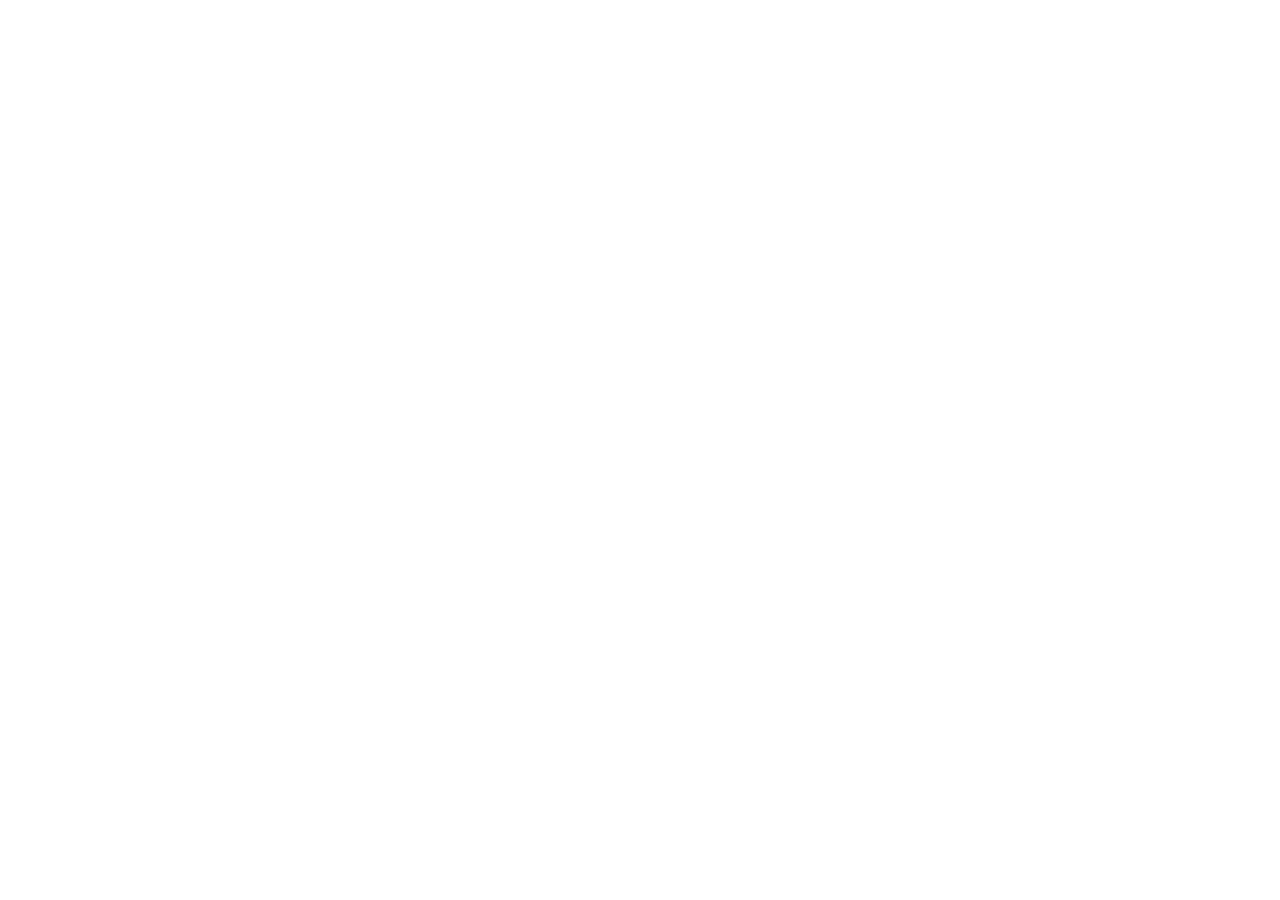
==== index.html @ 14ea563d "Neutral settings, icons and cover thumbnails for the plain reader Rename dialog/menu classes, replac" ====
<!doctype html>
<html lang="en">
<head>
  <meta charset="utf-8">
  <meta name="viewport" content="width=device-width, initial-scale=1">
  <meta http-equiv="Content-Security-Policy" content="default-src 'self'; script-src 'self'; style-src 'self' 'unsafe-inline'; img-src 'self' blob: data:; font-src 'self' data:; connect-src 'self' blob:; object-src 'none'; base-uri 'none'; form-action 'none'; frame-src 'none'">
  <meta name="referrer" content="no-referrer">
  <meta name="description" content="Read .epub books in your browser. Files stay on your device.">
  <title>Reader</title>
  <link rel="icon" href="assets/icon.svg" type="image/svg+xml">
  <link rel="stylesheet" href="css/app.css">
  <link rel="stylesheet" href="css/book.css">
  <script src="vendor/jszip.min.js" defer></script>
  <script type="module" src="js/main.js"></script>
</head>
<body>
  <div id="app"></div>
  <noscript>This reader needs JavaScript.</noscript>
</body>
</html>
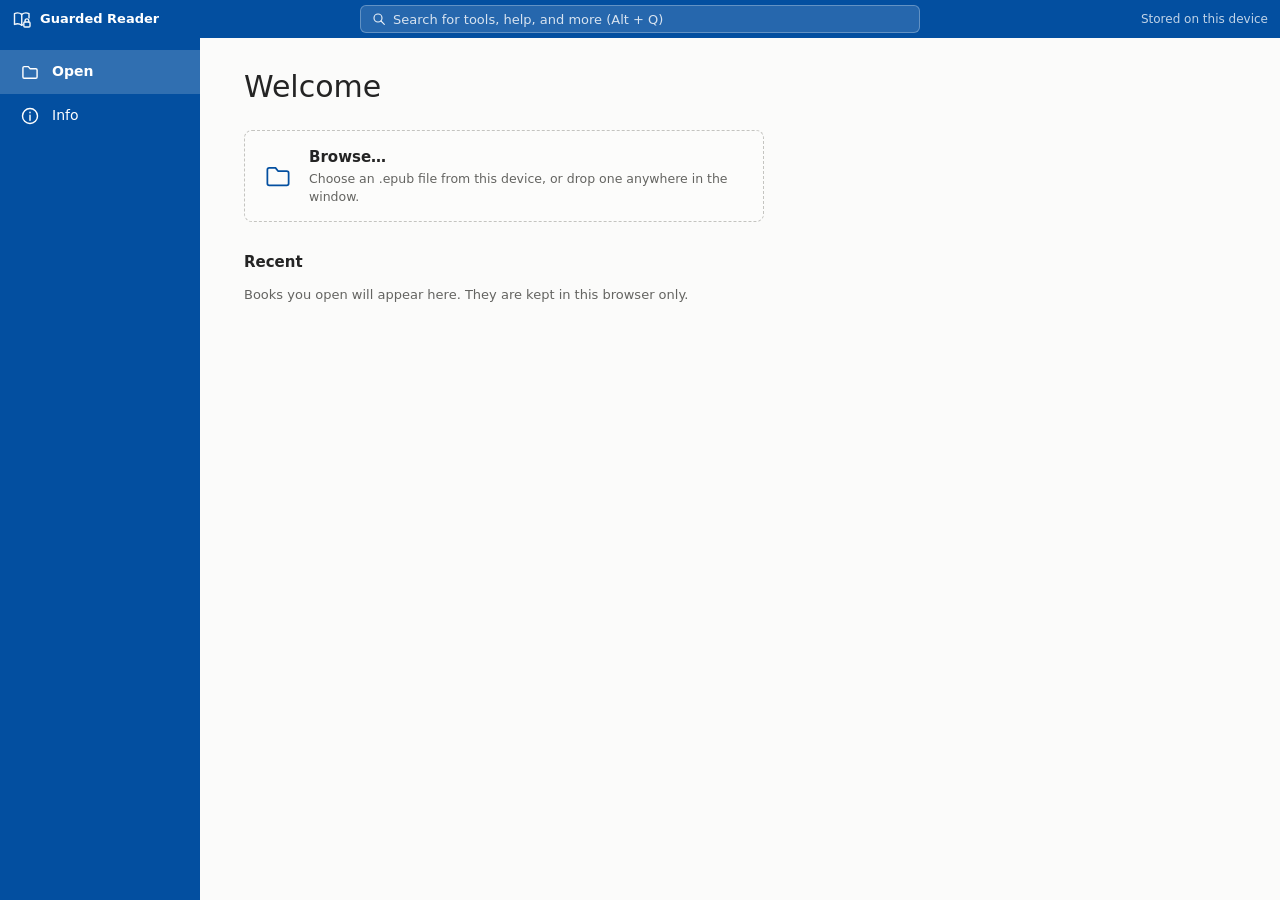
==== commit 02ecca37: "Rename to Guarded Reader and add a padlock to the book logo The title bar logo and favicon now show " ====
--- a/index.html
+++ b/index.html
@@ -6,7 +6,7 @@
   <meta http-equiv="Content-Security-Policy" content="default-src 'self'; script-src 'self'; style-src 'self' 'unsafe-inline'; img-src 'self' blob: data:; font-src 'self' data:; connect-src 'self' blob:; object-src 'none'; base-uri 'none'; form-action 'none'; frame-src 'none'">
   <meta name="referrer" content="no-referrer">
   <meta name="description" content="Read .epub books in your browser. Files stay on your device.">
-  <title>Reader</title>
+  <title>Guarded Reader</title>
   <link rel="icon" href="assets/icon.svg" type="image/svg+xml">
   <link rel="stylesheet" href="css/app.css">
   <link rel="stylesheet" href="css/book.css">
--- a/css/app.css
+++ b/css/app.css
@@ -0,0 +1,873 @@
+/* Application chrome: title bar, ribbon, navigation pane, status bar, File
+   backstage, dialogs and menus. Page typography lives in book.css. */
+
+:root {
+  --accent: #034fa0;
+  --accent-deep: #0f3464;
+  --accent-ink: #fff;
+  --accent-soft: rgba(3, 79, 160, .12);
+  --accent-line: #034fa0;
+  --chrome: #f5f5f4;
+  --chrome-2: #fbfbfa;
+  --ribbon: #fcfcfb;
+  --canvas: #e4e4e2;
+  --line: #d9d9d6;
+  --line-strong: #c4c4c0;
+  --text: #242424;
+  --muted: #646461;
+  --hover: rgba(0, 0, 0, .055);
+  --press: rgba(0, 0, 0, .1);
+  --field: #fff;
+  --shadow: 0 1px 3px rgba(0, 0, 0, .14), 0 3px 12px rgba(0, 0, 0, .07);
+  --menu-shadow: 0 6px 24px rgba(0, 0, 0, .18), 0 1px 3px rgba(0, 0, 0, .12);
+  --ui-font: "Segoe UI", system-ui, -apple-system, Roboto, "Helvetica Neue", Arial, sans-serif;
+  --hl: #ffe066;
+  --hl-current: #ff9f43;
+  color-scheme: light;
+}
+
+:root[data-theme="sepia"] {
+  --canvas: #dcd5c6;
+}
+
+:root[data-theme="dark"] {
+  --accent: #0f3464;
+  --accent-deep: #0a2547;
+  --accent-soft: rgba(110, 168, 230, .16);
+  --accent-line: #6ea8e6;
+  --chrome: #262626;
+  --chrome-2: #2c2c2c;
+  --ribbon: #2e2e2e;
+  --canvas: #1a1a1a;
+  --line: #3b3b3b;
+  --line-strong: #4a4a4a;
+  --text: #e6e6e6;
+  --muted: #a3a3a3;
+  --hover: rgba(255, 255, 255, .07);
+  --press: rgba(255, 255, 255, .12);
+  --field: #1f1f1f;
+  --shadow: 0 1px 3px rgba(0, 0, 0, .5), 0 3px 12px rgba(0, 0, 0, .35);
+  --menu-shadow: 0 6px 24px rgba(0, 0, 0, .55), 0 1px 3px rgba(0, 0, 0, .4);
+  --hl: #8a6d00;
+  --hl-current: #c45f00;
+  color-scheme: dark;
+}
+
+* { box-sizing: border-box; }
+[hidden] { display: none !important; }
+
+html, body {
+  margin: 0;
+  height: 100%;
+  overflow: hidden;
+  background: var(--chrome);
+  color: var(--text);
+  font: 13px/1.4 var(--ui-font);
+  -webkit-font-smoothing: antialiased;
+}
+
+button, input, select { font: inherit; color: inherit; }
+button { cursor: pointer; }
+svg { flex: none; }
+
+.app {
+  position: fixed;
+  inset: 0;
+  display: flex;
+  flex-direction: column;
+}
+.app > * { flex: none; }
+.app > .workspace { flex: 1; }
+
+/* Title bar ---------------------------------------------------------------- */
+
+.titlebar {
+  position: relative;
+  z-index: 40;
+  display: grid;
+  grid-template-columns: minmax(0, 1fr) minmax(220px, 560px) minmax(0, 1fr);
+  align-items: center;
+  gap: 12px;
+  height: 38px;
+  padding: 0 12px;
+  background: var(--accent);
+  color: var(--accent-ink);
+  user-select: none;
+}
+.tb-left { display: flex; align-items: center; gap: 8px; min-width: 0; }
+.tb-logo { display: flex; opacity: .95; }
+.tb-title {
+  min-width: 0;
+  overflow: hidden;
+  white-space: nowrap;
+  text-overflow: ellipsis;
+}
+.tb-doc { font-weight: 600; }
+.tb-author { opacity: .75; }
+.tb-right { justify-self: end; white-space: nowrap; }
+.tb-note { font-size: 12px; opacity: .75; }
+
+/* Title bar search ("Search for tools, help, and more") */
+.tb-search {
+  position: relative;
+  display: flex;
+  align-items: center;
+  gap: 6px;
+  height: 28px;
+  padding: 0 4px 0 10px;
+  border: 1px solid rgba(255, 255, 255, .28);
+  border-radius: 6px;
+  background: rgba(255, 255, 255, .14);
+  color: rgba(255, 255, 255, .9);
+  user-select: text;
+}
+.tb-search:hover { background: rgba(255, 255, 255, .2); }
+.tb-search > svg { width: 16px; height: 16px; }
+.tb-search input {
+  flex: 1;
+  min-width: 0;
+  height: 100%;
+  padding: 0;
+  border: 0;
+  outline: 0;
+  background: none;
+  color: inherit;
+  font-size: 13px;
+}
+.tb-search input::placeholder { color: rgba(255, 255, 255, .82); }
+.tb-search input::-webkit-search-cancel-button { display: none; }
+.tb-search:focus-within {
+  border-color: var(--line-strong);
+  background: var(--field);
+  color: var(--text);
+  box-shadow: 0 2px 8px rgba(0, 0, 0, .2);
+}
+.tb-search:focus-within input::placeholder { color: var(--muted); }
+.tb-count { flex: none; font-size: 12px; opacity: .8; white-space: nowrap; }
+.tb-step {
+  flex: none;
+  display: inline-flex;
+  align-items: center;
+  justify-content: center;
+  width: 22px;
+  height: 22px;
+  padding: 0;
+  border: 0;
+  border-radius: 3px;
+  background: none;
+  color: inherit;
+}
+.tb-step svg { width: 15px; height: 15px; }
+.tb-step:hover { background: rgba(127, 127, 127, .2); }
+
+.tb-results {
+  position: absolute;
+  top: calc(100% + 4px);
+  left: 0;
+  right: 0;
+  min-width: 300px;
+  max-height: min(460px, 70vh);
+  overflow-y: auto;
+  padding: 4px;
+  border: 1px solid var(--line);
+  border-radius: 8px;
+  background: var(--chrome-2);
+  color: var(--text);
+  box-shadow: var(--menu-shadow);
+}
+.tbr-head {
+  margin: 8px 8px 4px;
+  font-size: 11.5px;
+  font-weight: 600;
+  color: var(--muted);
+}
+.tbr-head:first-child { margin-top: 4px; }
+.tbr-note { margin: 4px 8px 8px; color: var(--muted); }
+.tbr-item {
+  display: flex;
+  align-items: center;
+  gap: 10px;
+  width: 100%;
+  padding: 6px 8px;
+  border: 0;
+  border-radius: 4px;
+  background: none;
+  text-align: left;
+}
+.tbr-item > svg { width: 16px; height: 16px; color: var(--accent-line); }
+.tbr-item:hover, .tbr-item.active { background: var(--hover); }
+.tbr-item.active { box-shadow: inset 2px 0 0 var(--accent-line); }
+.tbr-res { display: flex; flex-direction: column; min-width: 0; line-height: 1.4; }
+.tbr-res small { color: var(--muted); font-size: 11.5px; }
+.tbr-res > span { display: -webkit-box; -webkit-line-clamp: 2; -webkit-box-orient: vertical; overflow: hidden; }
+.tbr-res mark { background: var(--hl); color: inherit; border-radius: 2px; }
+.tbr-all { color: var(--accent-line); font-weight: 600; }
+
+/* Ribbon tabs -------------------------------------------------------------- */
+
+.tabs {
+  display: flex;
+  align-items: flex-end;
+  gap: 2px;
+  height: 34px;
+  padding: 0 8px;
+  background: var(--chrome);
+}
+.tab {
+  position: relative;
+  height: 30px;
+  padding: 0 14px;
+  border: 0;
+  border-radius: 4px 4px 0 0;
+  background: none;
+  white-space: nowrap;
+}
+.tab:hover { background: var(--hover); }
+.tab[aria-selected="true"] { color: var(--accent-line); font-weight: 600; }
+.tab[aria-selected="true"]::after {
+  content: "";
+  position: absolute;
+  left: 12px;
+  right: 12px;
+  bottom: 0;
+  height: 3px;
+  border-radius: 2px;
+  background: var(--accent-line);
+}
+.tab-file {
+  margin-right: 4px;
+  background: var(--accent);
+  color: var(--accent-ink);
+  border-radius: 4px 4px 0 0;
+}
+.tab-file:hover { background: var(--accent-deep); }
+.tabs-spacer { flex: 1; }
+.ribbon-toggle { align-self: center; }
+
+/* Ribbon ------------------------------------------------------------------- */
+
+.ribbon {
+  margin: 0 8px 6px;
+  border: 1px solid var(--line);
+  border-radius: 8px;
+  background: var(--ribbon);
+  box-shadow: 0 1px 2px rgba(0, 0, 0, .04);
+}
+.panel {
+  display: flex;
+  align-items: stretch;
+  min-height: 92px;
+  padding: 4px 4px 0;
+  overflow-x: auto;
+  scrollbar-width: thin;
+}
+.ribbon-collapsed .ribbon { display: none; }
+.ribbon-collapsed.ribbon-peek .ribbon {
+  display: block;
+  position: absolute;
+  z-index: 30;
+  top: 72px;
+  left: 0;
+  right: 0;
+  box-shadow: var(--menu-shadow);
+}
+
+.group {
+  flex: none;
+  display: flex;
+  flex-direction: column;
+  padding: 0 8px;
+  border-right: 1px solid var(--line);
+}
+.group:last-child { border-right: 0; }
+.group-body {
+  flex: 1;
+  display: flex;
+  align-items: flex-start;
+  gap: 2px;
+}
+.group-body.col { flex-direction: column; justify-content: center; gap: 6px; }
+.group-label {
+  padding: 2px 0 4px;
+  text-align: center;
+  font-size: 11.5px;
+  color: var(--muted);
+  white-space: nowrap;
+}
+.row { display: flex; align-items: center; gap: 2px; }
+
+.rb {
+  display: inline-flex;
+  align-items: center;
+  justify-content: center;
+  gap: 2px;
+  min-width: 28px;
+  height: 28px;
+  padding: 0 4px;
+  border: 1px solid transparent;
+  border-radius: 4px;
+  background: none;
+  white-space: nowrap;
+}
+.rb:hover { background: var(--hover); }
+a.rb { color: inherit; text-decoration: none; }
+.rb:active { background: var(--press); }
+.rb[aria-pressed="true"] {
+  background: var(--accent-soft);
+  border-color: color-mix(in srgb, var(--accent-line) 45%, transparent);
+}
+.rb-text { gap: 6px; padding: 0 8px 0 4px; }
+.rb-drop { font-family: Georgia, serif; font-size: 14px; padding: 0 2px 0 6px; }
+.rb-sep { width: 1px; height: 20px; margin: 0 4px; background: var(--line); }
+.rb-label { width: 84px; color: var(--muted); }
+
+.rb.big {
+  flex-direction: column;
+  justify-content: flex-start;
+  gap: 2px;
+  min-width: 58px;
+  height: auto;
+  min-height: 64px;
+  padding: 4px 6px;
+  line-height: 1.15;
+  text-align: center;
+  font-size: 12px;
+}
+.rb.big > svg { margin-bottom: 2px; }
+.rb.big span { display: inline-flex; flex-direction: column; align-items: center; }
+.rb.big span svg { display: inline; margin-top: 1px; }
+
+.sel {
+  height: 26px;
+  padding: 0 6px;
+  border: 1px solid var(--line-strong);
+  border-radius: 4px;
+  background: var(--field);
+}
+.sel:hover { border-color: var(--muted); }
+.sel:focus-visible { outline: 2px solid var(--accent-line); outline-offset: -1px; }
+.sel-font { width: 168px; }
+.sel-size { width: 62px; margin-left: 4px; }
+
+.checks { align-items: flex-start; gap: 4px; padding-top: 4px; }
+.chk { display: flex; align-items: center; gap: 6px; padding: 1px 2px; white-space: nowrap; cursor: pointer; }
+.chk input { margin: 0; accent-color: var(--accent-line); }
+
+.icon-btn {
+  display: inline-flex;
+  align-items: center;
+  justify-content: center;
+  width: 30px;
+  height: 30px;
+  padding: 0;
+  border: 0;
+  border-radius: 4px;
+  background: none;
+  color: inherit;
+}
+.icon-btn:hover { background: var(--hover); }
+
+/* Workspace ---------------------------------------------------------------- */
+
+.workspace {
+  position: relative;
+  display: flex;
+  min-height: 0;
+  border-top: 1px solid var(--line);
+}
+
+.navpane {
+  flex: none;
+  display: none;
+  flex-direction: column;
+  width: 280px;
+  min-height: 0;
+  border-right: 1px solid var(--line);
+  background: var(--chrome-2);
+}
+.nav-open .navpane { display: flex; }
+.np-head {
+  display: flex;
+  align-items: center;
+  justify-content: space-between;
+  padding: 8px 6px 4px 14px;
+}
+.np-head h2 { margin: 0; font-size: 15px; font-weight: 600; }
+.np-search {
+  display: flex;
+  align-items: center;
+  gap: 6px;
+  margin: 4px 12px 8px;
+  padding: 0 8px;
+  border: 1px solid var(--line-strong);
+  border-radius: 4px;
+  background: var(--field);
+  color: var(--muted);
+}
+.np-search:focus-within { border-color: var(--accent-line); box-shadow: 0 0 0 1px var(--accent-line); }
+.np-search input {
+  flex: 1;
+  min-width: 0;
+  height: 28px;
+  border: 0;
+  outline: 0;
+  background: none;
+  color: var(--text);
+}
+.np-sub {
+  display: flex;
+  justify-content: space-between;
+  margin: 0 12px;
+  padding: 2px 2px 6px;
+  border-bottom: 1px solid var(--line);
+  font-size: 12px;
+}
+.np-sub #np-label { color: var(--accent-line); font-weight: 600; }
+.np-sub #np-count { color: var(--muted); }
+.np-body { flex: 1; min-height: 0; overflow-y: auto; padding: 6px 6px 16px; }
+.np-empty { margin: 12px 8px; color: var(--muted); }
+
+.toc-row {
+  display: flex;
+  align-items: center;
+  padding-left: calc(var(--depth, 0) * 14px);
+  border-radius: 4px;
+}
+.toc-row:hover { background: var(--hover); }
+.toc-row.active { background: var(--accent-soft); }
+.toc-row.active .toc-link { font-weight: 600; }
+.toc-caret, .toc-caret-gap {
+  flex: none;
+  display: inline-flex;
+  align-items: center;
+  justify-content: center;
+  width: 20px;
+  height: 26px;
+  padding: 0;
+  border: 0;
+  background: none;
+  color: var(--muted);
+}
+.toc-caret svg { transition: transform .12s; }
+.toc-row[aria-expanded="true"] > .toc-caret svg { transform: rotate(90deg); }
+.toc-link {
+  flex: 1;
+  min-width: 0;
+  padding: 4px 6px 4px 2px;
+  border: 0;
+  background: none;
+  text-align: left;
+  overflow: hidden;
+  white-space: nowrap;
+  text-overflow: ellipsis;
+}
+.toc-row[aria-level="1"] .toc-link { color: var(--text); }
+.toc-row:not([aria-level="1"]) .toc-link { color: var(--muted); }
+.toc-row.active .toc-link { color: var(--text); }
+
+.res-head {
+  margin: 10px 6px 4px;
+  font-size: 11.5px;
+  font-weight: 600;
+  color: var(--muted);
+  text-transform: uppercase;
+  letter-spacing: .03em;
+}
+.res {
+  display: block;
+  width: 100%;
+  margin-bottom: 4px;
+  padding: 6px 8px;
+  border: 1px solid var(--line);
+  border-radius: 4px;
+  background: var(--field);
+  text-align: left;
+  line-height: 1.45;
+  font-size: 12.5px;
+}
+.res:hover { border-color: var(--accent-line); }
+.res.active { border-color: var(--accent-line); box-shadow: inset 3px 0 0 var(--accent-line); }
+.res mark { background: var(--hl); color: inherit; border-radius: 2px; }
+
+.nav-scrim { display: none; }
+
+.canvas {
+  position: relative;
+  flex: 1;
+  min-width: 0;
+  overflow: auto;
+  background: var(--canvas);
+  outline: none;
+  scroll-behavior: auto;
+}
+
+.busy {
+  position: absolute;
+  top: 16px;
+  left: 50%;
+  z-index: 5;
+  display: flex;
+  align-items: center;
+  gap: 8px;
+  padding: 7px 14px;
+  border-radius: 999px;
+  background: var(--chrome-2);
+  box-shadow: var(--menu-shadow);
+  transform: translateX(-50%);
+  pointer-events: none;
+}
+.spinner {
+  width: 14px;
+  height: 14px;
+  border: 2px solid var(--line-strong);
+  border-top-color: var(--accent-line);
+  border-radius: 50%;
+  animation: spin .8s linear infinite;
+}
+@keyframes spin { to { transform: rotate(360deg); } }
+
+.doc-nav {
+  display: flex;
+  justify-content: space-between;
+  gap: 12px;
+  width: min(var(--page-w), calc(100% - 32px));
+  margin: 0 auto;
+  padding: 4px 0 48px;
+}
+.dn-btn {
+  display: flex;
+  align-items: center;
+  gap: 8px;
+  max-width: 48%;
+  padding: 8px 12px;
+  border: 1px solid var(--line-strong);
+  border-radius: 6px;
+  background: var(--chrome-2);
+  text-align: left;
+}
+.dn-btn span { display: flex; flex-direction: column; min-width: 0; }
+.dn-btn span, .dn-btn small { overflow: hidden; white-space: nowrap; text-overflow: ellipsis; }
+.dn-btn small { color: var(--muted); font-size: 11.5px; }
+.dn-btn:hover { border-color: var(--accent-line); }
+.dn-next { margin-left: auto; text-align: right; }
+.dn-next span { align-items: flex-end; }
+.dn-end { margin-left: auto; align-self: center; color: var(--muted); }
+
+/* Status bar --------------------------------------------------------------- */
+
+.statusbar {
+  display: flex;
+  align-items: center;
+  gap: 2px;
+  height: 28px;
+  padding: 0 8px;
+  border-top: 1px solid var(--line);
+  background: var(--chrome);
+  font-size: 12px;
+  color: var(--muted);
+  white-space: nowrap;
+}
+.sb-item { padding: 0 8px; }
+.sb-btn-text { height: 24px; border: 0; border-radius: 3px; background: none; color: inherit; }
+.sb-btn-text:hover { background: var(--hover); }
+.sb-spacer { flex: 1; }
+.sb-btn {
+  display: inline-flex;
+  align-items: center;
+  justify-content: center;
+  width: 26px;
+  height: 24px;
+  padding: 0;
+  border: 0;
+  border-radius: 3px;
+  background: none;
+  color: inherit;
+}
+.sb-btn svg { width: 16px; height: 16px; }
+.sb-btn:hover { background: var(--hover); color: var(--text); }
+.sb-zoom { display: flex; align-items: center; }
+.sb-zoom input { width: 110px; accent-color: var(--accent-line); }
+.sb-zoomval {
+  min-width: 46px;
+  height: 24px;
+  border: 0;
+  border-radius: 3px;
+  background: none;
+  color: inherit;
+}
+.sb-zoomval:hover { background: var(--hover); }
+
+/* Backstage (File) --------------------------------------------------------- */
+
+.backstage {
+  position: fixed;
+  inset: 38px 0 0;
+  z-index: 20;
+  display: flex;
+  background: var(--chrome-2);
+}
+.bs-side {
+  flex: none;
+  display: flex;
+  flex-direction: column;
+  width: 200px;
+  padding: 12px 0;
+  background: var(--accent);
+  color: var(--accent-ink);
+}
+.bs-back {
+  width: 40px;
+  height: 40px;
+  margin: 0 0 12px 12px;
+  border: 1px solid rgba(255, 255, 255, .35);
+  border-radius: 50%;
+  background: none;
+  display: inline-flex;
+  align-items: center;
+  justify-content: center;
+}
+.bs-back:hover { background: rgba(255, 255, 255, .12); }
+.bs-link {
+  display: flex;
+  align-items: center;
+  gap: 12px;
+  height: 44px;
+  padding: 0 20px;
+  border: 0;
+  background: none;
+  text-align: left;
+  font-size: 14px;
+}
+.bs-link:hover { background: rgba(255, 255, 255, .1); }
+.bs-link.active { background: rgba(255, 255, 255, .18); font-weight: 600; }
+.bs-side-spacer { flex: 1; }
+.bs-main {
+  flex: 1;
+  min-width: 0;
+  overflow-y: auto;
+  padding: 28px 44px 48px;
+}
+.bs-main h1 { margin: 0 0 22px; font-size: 30px; font-weight: 400; }
+.bs-h2 { margin: 30px 0 8px; font-size: 15px; font-weight: 600; }
+.bs-browse {
+  display: flex;
+  align-items: center;
+  gap: 16px;
+  width: min(520px, 100%);
+  padding: 16px 18px;
+  border: 1px dashed var(--line-strong);
+  border-radius: 8px;
+  background: var(--ribbon);
+  text-align: left;
+}
+.bs-browse:hover { border-color: var(--accent-line); background: var(--accent-soft); }
+.bs-browse svg { color: var(--accent-line); }
+.bs-browse span { display: flex; flex-direction: column; gap: 2px; }
+.bs-browse strong { font-size: 15px; font-weight: 600; }
+.bs-browse small { color: var(--muted); font-size: 12.5px; }
+.bs-empty { max-width: 520px; }
+
+.recent { list-style: none; margin: 0; padding: 0; max-width: 820px; border-top: 1px solid var(--line); }
+.recent-item { display: flex; align-items: center; border-bottom: 1px solid var(--line); }
+.recent-item:hover { background: var(--hover); }
+.recent-item.current .ri-title::after { content: " · open"; color: var(--accent-line); font-weight: 400; font-size: 12px; }
+.ri-main {
+  flex: 1;
+  min-width: 0;
+  display: flex;
+  align-items: center;
+  gap: 14px;
+  padding: 8px 8px 8px 6px;
+  border: 0;
+  background: none;
+  text-align: left;
+}
+.ri-cover {
+  flex: none;
+  width: 36px;
+  height: 50px;
+  border-radius: 2px;
+  object-fit: cover;
+  box-shadow: 0 1px 3px rgba(0, 0, 0, .25);
+  background: var(--field);
+}
+.no-cover { display: inline-flex; align-items: center; justify-content: center; color: var(--muted); }
+.ri-text { flex: 1; min-width: 0; display: flex; flex-direction: column; }
+.ri-title, .ri-sub { overflow: hidden; white-space: nowrap; text-overflow: ellipsis; }
+.ri-title { font-size: 14px; font-weight: 600; }
+.ri-sub { color: var(--muted); }
+.ri-meta { display: flex; flex-direction: column; align-items: flex-end; color: var(--muted); font-size: 12px; white-space: nowrap; }
+.ri-more { margin-right: 6px; }
+
+.info { display: flex; gap: 28px; align-items: flex-start; }
+.info-cover { flex: none; width: 140px; height: auto; border-radius: 3px; box-shadow: var(--shadow); }
+.info-cover.no-cover { height: 190px; background: var(--field); }
+.info-cover.no-cover svg { width: 48px; height: 48px; }
+.info-text h2 { margin: 0 0 14px; font-size: 20px; font-weight: 600; }
+.props { border-collapse: collapse; }
+.props th, .props td { padding: 5px 0; vertical-align: top; text-align: left; }
+.props th { width: 150px; padding-right: 16px; color: var(--muted); font-weight: 400; }
+
+.muted { color: var(--muted); }
+
+.drop-overlay {
+  position: fixed;
+  inset: 0;
+  z-index: 60;
+  display: flex;
+  align-items: center;
+  justify-content: center;
+  background: color-mix(in srgb, var(--accent) 22%, transparent);
+  backdrop-filter: blur(2px);
+  pointer-events: none;
+}
+.drop-overlay > div {
+  display: flex;
+  flex-direction: column;
+  align-items: center;
+  gap: 10px;
+  padding: 28px 40px;
+  border: 2px dashed var(--accent-line);
+  border-radius: 12px;
+  background: var(--chrome-2);
+  font-size: 16px;
+  box-shadow: var(--menu-shadow);
+}
+
+/* Dialogs, menus, toasts (ui.js) ------------------------------------------ */
+
+.ui-backdrop {
+  position: fixed;
+  inset: 0;
+  z-index: 80;
+  display: flex;
+  align-items: center;
+  justify-content: center;
+  background: rgba(0, 0, 0, .3);
+}
+.ui-dialog {
+  max-height: calc(100vh - 32px);
+  display: flex;
+  flex-direction: column;
+  border-radius: 8px;
+  background: var(--chrome-2);
+  box-shadow: var(--menu-shadow);
+}
+.ui-dialog-head { display: flex; align-items: center; justify-content: space-between; padding: 12px 10px 4px 20px; }
+.ui-dialog-head h2 { margin: 0; font-size: 16px; font-weight: 600; }
+.ui-dialog-body { padding: 4px 20px 8px; overflow-y: auto; }
+.ui-dialog-body p { margin: .5em 0; }
+.ui-dialog-foot { display: flex; justify-content: flex-end; gap: 8px; padding: 12px 20px 16px; }
+.btn {
+  min-width: 80px;
+  height: 32px;
+  padding: 0 14px;
+  border: 1px solid var(--line-strong);
+  border-radius: 4px;
+  background: var(--field);
+}
+.btn:hover { background: var(--hover); }
+.btn.primary { border-color: var(--accent); background: var(--accent); color: var(--accent-ink); }
+.btn.primary:hover { filter: brightness(1.1); }
+.field { display: flex; flex-direction: column; gap: 4px; }
+.field input { height: 30px; padding: 0 8px; border: 1px solid var(--line-strong); border-radius: 4px; background: var(--field); }
+
+.ui-menu {
+  position: fixed;
+  z-index: 90;
+  min-width: 180px;
+  max-height: calc(100vh - 16px);
+  overflow-y: auto;
+  padding: 4px;
+  border: 1px solid var(--line);
+  border-radius: 6px;
+  background: var(--chrome-2);
+  box-shadow: var(--menu-shadow);
+}
+.ui-menu button {
+  display: flex;
+  align-items: center;
+  gap: 10px;
+  width: 100%;
+  padding: 6px 14px 6px 8px;
+  border: 0;
+  border-radius: 4px;
+  background: none;
+  text-align: left;
+  white-space: pre;
+}
+.ui-menu button:hover, .ui-menu button:focus-visible { background: var(--hover); outline: none; }
+.ui-menu button svg { width: 18px; height: 18px; color: var(--accent-line); }
+.ui-menu-gap { flex: none; width: 18px; }
+.ui-menu-sep { height: 1px; margin: 4px 6px; background: var(--line); }
+
+.ui-toast {
+  position: fixed;
+  left: 50%;
+  bottom: 44px;
+  z-index: 95;
+  max-width: calc(100vw - 32px);
+  padding: 9px 16px;
+  border-radius: 6px;
+  background: #323232;
+  color: #fff;
+  box-shadow: var(--menu-shadow);
+  opacity: 0;
+  transform: translate(-50%, 8px);
+  transition: opacity .18s, transform .18s;
+  pointer-events: none;
+}
+.ui-toast.show { opacity: 1; transform: translate(-50%, 0); }
+
+:focus-visible { outline: 2px solid var(--accent-line); outline-offset: 1px; }
+
+/* Narrow screens ----------------------------------------------------------- */
+
+@media (max-width: 760px) {
+  .tb-note, .tb-title { display: none; }
+  .titlebar { grid-template-columns: auto minmax(0, 1fr); gap: 10px; }
+  .tb-right { display: none; }
+  .tb-results { min-width: 0; position: fixed; top: 42px; left: 8px; right: 8px; }
+  .tabs { overflow-x: auto; scrollbar-width: none; }
+  .ribbon { margin: 0 4px 4px; }
+  .ribbon-collapsed.ribbon-peek .ribbon { top: 72px; }
+  .panel { min-height: 84px; }
+  .rb.big { min-width: 52px; font-size: 11.5px; }
+  .sel-font { width: 130px; }
+
+  .navpane {
+    position: absolute;
+    z-index: 15;
+    top: 0;
+    bottom: 0;
+    left: 0;
+    width: min(320px, 86vw);
+    box-shadow: var(--menu-shadow);
+  }
+  .nav-open .nav-scrim {
+    display: block;
+    position: absolute;
+    inset: 0;
+    z-index: 14;
+    background: rgba(0, 0, 0, .25);
+  }
+
+  .sb-wide, .sb-zoom input { display: none; }
+  .sb-item { padding: 0 4px; }
+
+  .backstage { flex-direction: column; }
+  .bs-side { flex-direction: row; align-items: center; width: auto; padding: 6px 8px; overflow-x: auto; }
+  .bs-back { margin: 0 8px 0 0; width: 34px; height: 34px; }
+  .bs-link { height: 36px; padding: 0 12px; }
+  .bs-side-spacer { display: none; }
+  .bs-main { padding: 20px 16px 40px; }
+  .bs-main h1 { font-size: 24px; margin-bottom: 16px; }
+  .ri-meta { display: none; }
+  .info { flex-direction: column; }
+  .props th { width: 110px; }
+}
+
+@media (prefers-reduced-motion: reduce) {
+  .spinner { animation-duration: 2s; }
+  .ui-toast, .toc-caret svg { transition: none; }
+}
--- a/css/book.css
+++ b/css/book.css
@@ -0,0 +1,165 @@
+/* Pages and the book's text. Everything here applies identically to the
+   visible document and the off-screen measuring host, so pagination matches
+   what is displayed. Only `zoom` differs (visible pages only). */
+
+:root {
+  --paper: #fff;
+  --ink: #1d1d1d;
+  --ink-soft: #6b6b6b;
+  --heading: #1e4b6e;
+  --link: #1d5fa8;
+  --rule: #c9c9c9;
+  --page-shadow: 0 0 0 1px rgba(0, 0, 0, .06), 0 1px 4px rgba(0, 0, 0, .14);
+}
+:root[data-theme="sepia"] {
+  --paper: #f7f0e1;
+  --ink: #3a2e22;
+  --ink-soft: #8a7a66;
+  --heading: #6b3f1d;
+  --link: #8a4b14;
+  --rule: #d7c8ab;
+}
+:root[data-theme="dark"] {
+  --paper: #242424;
+  --ink: #dedede;
+  --ink-soft: #8c8c8c;
+  --heading: #8ec5e8;
+  --link: #8ab8f0;
+  --rule: #4a4a4a;
+  --page-shadow: 0 0 0 1px rgba(255, 255, 255, .05), 0 1px 6px rgba(0, 0, 0, .6);
+}
+
+.doc {
+  --zoom: 1;
+  width: max-content;
+  min-width: 100%;
+  padding: 24px 24px 8px;
+}
+@media (max-width: 760px) {
+  .doc { padding: 8px 8px 4px; }
+}
+
+.page {
+  position: relative;
+  width: var(--page-w);
+  height: var(--page-h);
+  padding: var(--mv) var(--mh);
+  overflow: hidden;
+  background: var(--paper);
+  color: var(--ink);
+}
+.page.tall { height: auto; min-height: var(--page-h); }
+
+.doc .page {
+  zoom: var(--zoom);
+  margin: 0 auto 18px;
+  box-shadow: var(--page-shadow);
+}
+
+.measure {
+  position: absolute;
+  top: 0;
+  left: -20000px;
+  visibility: hidden;
+  pointer-events: none;
+  contain: layout style;
+}
+
+/* Header and footer sit in the top and bottom margins. */
+.page-head, .page-foot {
+  position: absolute;
+  left: var(--mh);
+  right: var(--mh);
+  display: flex;
+  justify-content: space-between;
+  gap: 24px;
+  font: 9pt/1.2 var(--ui-font, system-ui, sans-serif);
+  color: var(--ink-soft);
+  pointer-events: none;
+}
+.page-head { top: calc(var(--mv) / 2); transform: translateY(-50%); }
+.page-head span { overflow: hidden; white-space: nowrap; text-overflow: ellipsis; }
+.page-foot { bottom: calc(var(--mv) / 2); transform: translateY(50%); justify-content: center; }
+[data-hf="off"] .page-head, [data-hf="off"] .page-foot, .page[data-chstart] .page-head { display: none; }
+
+/* Text --------------------------------------------------------------------- */
+
+.page-body {
+  display: flow-root;
+  font-family: var(--doc-font);
+  font-size: var(--doc-size);
+  line-height: var(--doc-lh);
+  overflow-wrap: break-word;
+  hyphens: manual;
+  font-kerning: normal;
+  text-rendering: optimizeLegibility;
+}
+[data-align="justify"] .page-body { text-align: justify; hyphens: auto; }
+
+.page-body > :first-child { margin-top: 0 !important; }
+
+.page-body p { margin: 0 0 .65em; }
+[data-para="indented"] .page-body p { margin: 0; text-indent: 1.5em; }
+[data-para="indented"] .page-body :is(h1, h2, h3, h4, h5, h6, hr, blockquote, figure, table, ul, ol, pre) + p,
+[data-para="indented"] .page-body > p:first-child[data-p$=".0"],
+[data-para="indented"] .page-body :is(li, td, th, blockquote, figcaption, dd) p { text-indent: 0; }
+.page-body p.cont { text-indent: 0; }
+
+.page-body :is(h1, h2, h3, h4, h5, h6) {
+  margin: 1em 0 .5em;
+  color: var(--heading);
+  line-height: 1.2;
+  font-weight: 600;
+  text-indent: 0;
+  break-after: avoid;
+}
+.page-body h1 { font-size: 1.75em; font-weight: 500; }
+.page-body h2 { font-size: 1.45em; font-weight: 500; }
+.page-body h3 { font-size: 1.2em; }
+.page-body h4 { font-size: 1.05em; }
+.page-body h5, .page-body h6 { font-size: 1em; font-style: italic; }
+
+.page-body a { color: var(--link); text-decoration: underline; text-underline-offset: .15em; }
+
+.page-body img {
+  max-width: 100%;
+  max-height: var(--content-h);
+  height: auto;
+  vertical-align: bottom;
+}
+.page-body p:has(> img:only-child) { text-align: center; text-indent: 0; }
+.page-body figure { margin: 0 0 .8em; text-align: center; }
+.page-body figcaption { font-size: .88em; color: var(--ink-soft); }
+
+.page-body blockquote { margin: 0 0 .8em 1.6em; padding: 0; }
+.page-body :is(ul, ol) { margin: 0 0 .65em; padding-left: 1.6em; }
+.page-body li { margin: 0 0 .2em; }
+.page-body li > p { margin: 0; }
+.page-body dl { margin: 0 0 .65em; }
+.page-body dt { font-weight: 600; }
+.page-body dd { margin: 0 0 .3em 1.6em; }
+
+.page-body hr {
+  width: 30%;
+  margin: 1.2em auto;
+  border: 0;
+  border-top: 1px solid var(--rule);
+}
+
+.page-body pre {
+  margin: 0 0 .8em;
+  font: .85em/1.45 ui-monospace, "Cascadia Mono", Menlo, Consolas, monospace;
+  white-space: pre-wrap;
+}
+.page-body code, .page-body kbd, .page-body samp { font-family: ui-monospace, "Cascadia Mono", Menlo, Consolas, monospace; font-size: .9em; }
+
+.page-body table { width: 100%; margin: 0 0 .8em; border-collapse: collapse; font-size: .92em; }
+.page-body :is(td, th) { padding: .25em .45em; border: 1px solid var(--rule); vertical-align: top; text-indent: 0; }
+.page-body th { font-weight: 600; }
+.page-body caption { padding-bottom: .3em; color: var(--ink-soft); }
+
+.page-body small { font-size: .85em; }
+.page-body mark { background: var(--hl, #ffe066); color: inherit; }
+
+::highlight(search) { background-color: var(--hl, #ffe066); color: inherit; }
+::highlight(search-current) { background-color: var(--hl-current, #ff9f43); color: inherit; }
